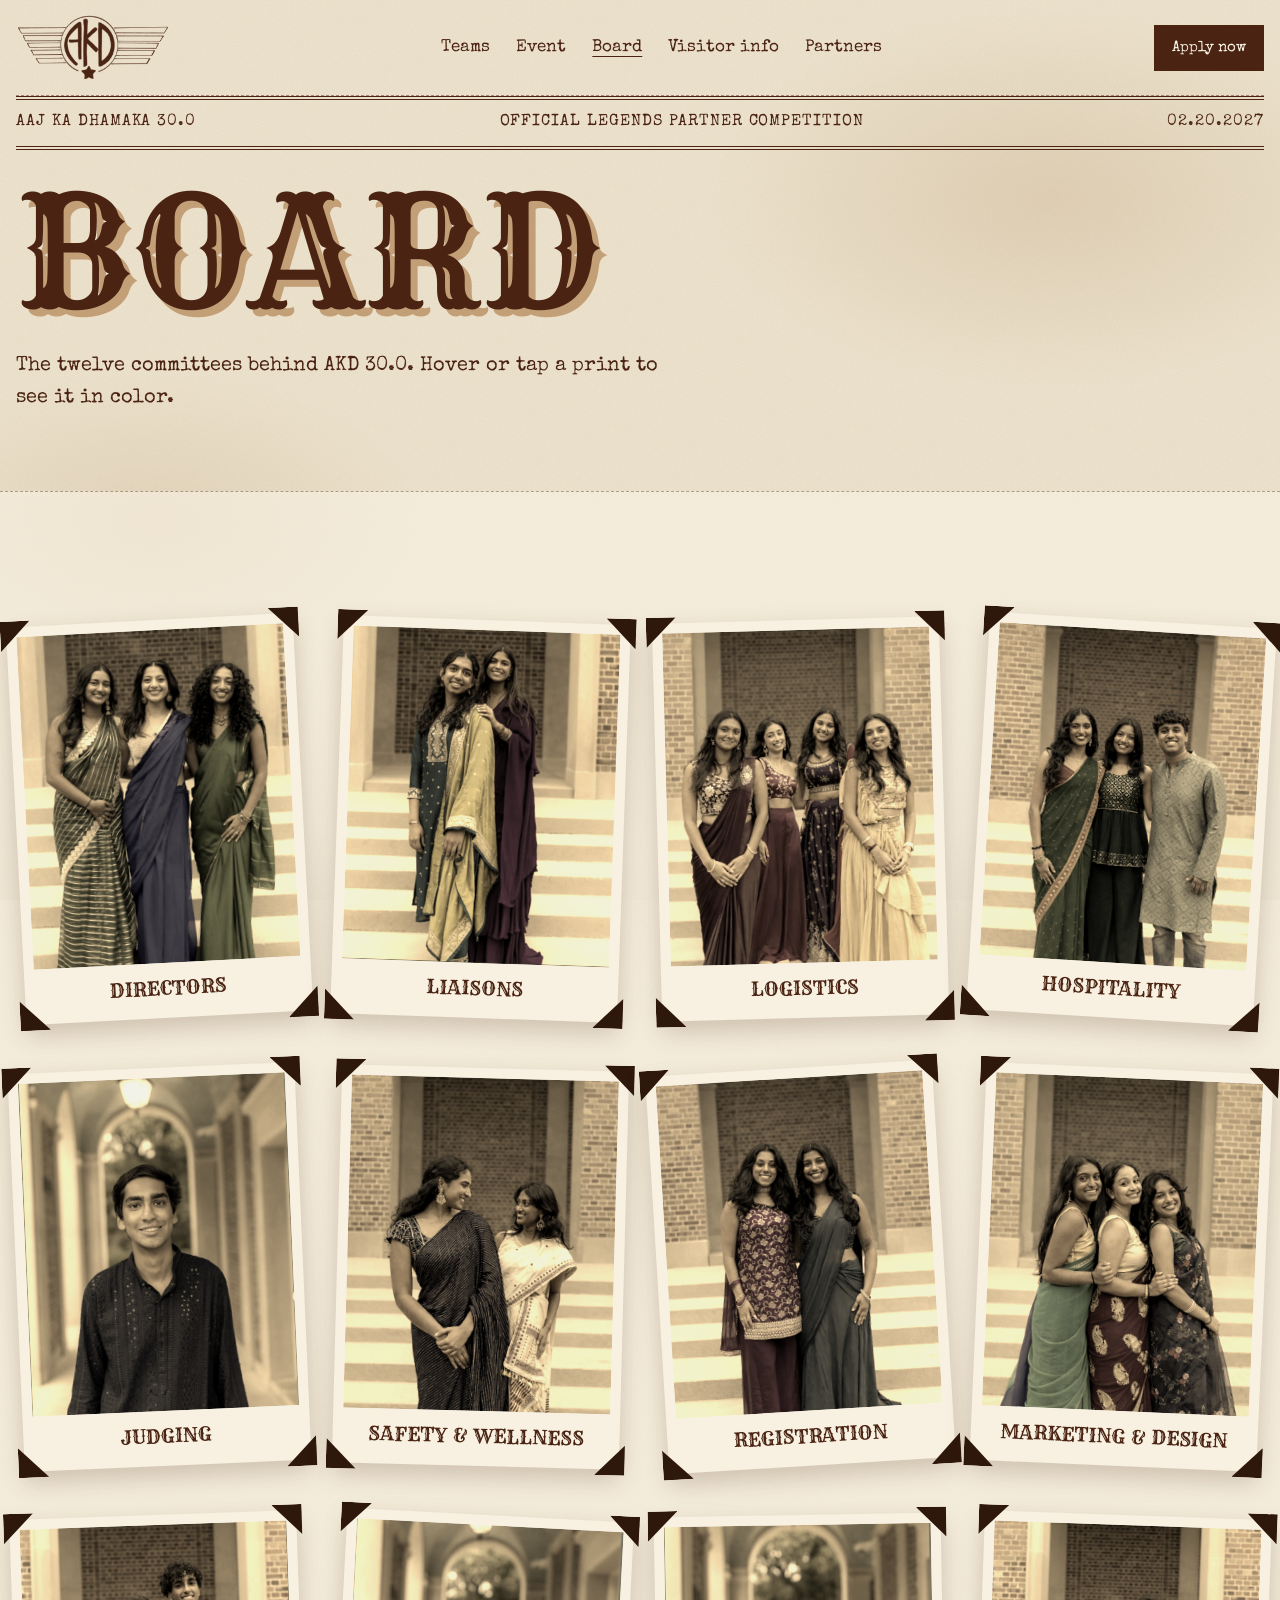
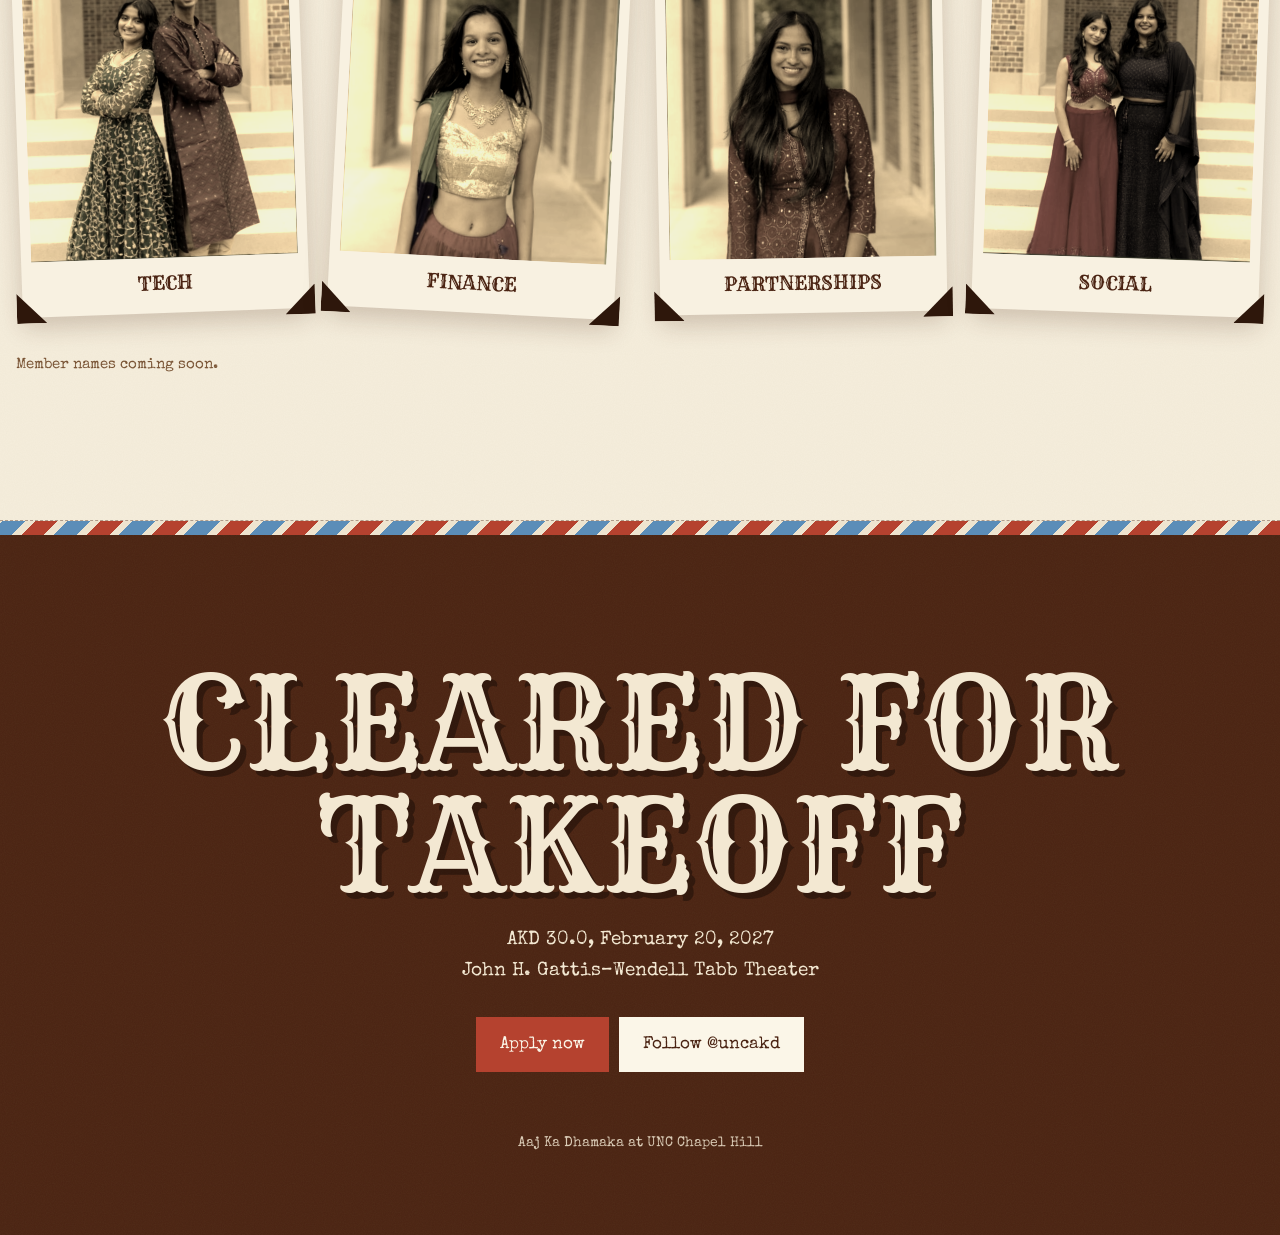
==== board.html @ eef0228e "AKD 30.0 "First in Flight" site; move 2026 site to /2026 New five-page site at the repo root (home, " ====
<!doctype html>
<html lang="en">
<head>
<meta charset="utf-8">
<meta name="viewport" content="width=device-width, initial-scale=1">
<title>Board | AKD 30.0</title>
<meta name="description" content="The committees behind AKD 30.0.">
<link rel="icon" type="image/png" href="assets/logo-brown.png">
<link rel="preconnect" href="https://fonts.googleapis.com">
<link rel="preconnect" href="https://fonts.gstatic.com" crossorigin>
<link href="https://fonts.googleapis.com/css2?family=Rye&family=Special+Elite&display=swap" rel="stylesheet">
<link rel="stylesheet" href="site.css">
<style>
/* Photo album: sepia prints held by black corner mounts, color on hover */
.album { display: grid; grid-template-columns: repeat(4, 1fr); gap: 50px 34px; }
.print { position: relative; margin: 0; padding: 10px 10px 0; background: #F8F1E1; box-shadow: 0 10px 24px rgba(74, 35, 18, .22); transform: rotate(var(--tilt)); transition: transform .3s; }
.print:hover, .print:focus-within { transform: rotate(0deg) scale(1.03); z-index: 2; }
.print .ph { aspect-ratio: 4 / 5; overflow: hidden; }
.print img { width: 100%; height: 100%; object-fit: cover; object-position: center 30%; filter: sepia(.85) contrast(1.05) brightness(.95); transition: filter .4s; }
.print:hover img, .print:focus-within img { filter: none; }
.print figcaption { padding: 10px 2px 14px; text-align: center; font-family: var(--display); text-transform: uppercase; font-size: clamp(16px, 1.5vw, 20px); }
.print i { position: absolute; width: 30px; height: 30px; background: var(--ink-deep); }
.print i:nth-of-type(1) { left: -6px; top: -6px; clip-path: polygon(0 0, 100% 0, 0 100%); }
.print i:nth-of-type(2) { right: -6px; top: -6px; clip-path: polygon(0 0, 100% 0, 100% 100%); }
.print i:nth-of-type(3) { left: -6px; bottom: -6px; clip-path: polygon(0 0, 100% 100%, 0 100%); }
.print i:nth-of-type(4) { right: -6px; bottom: -6px; clip-path: polygon(100% 0, 100% 100%, 0 100%); }
@media (max-width: 900px) { .album { grid-template-columns: repeat(3, 1fr); } }
@media (max-width: 600px) { .album { grid-template-columns: 1fr 1fr; gap: 34px 20px; } }
@media (prefers-reduced-motion: reduce) { .print { transition: none; } }
</style>
</head>
<body>

<header class="nav" data-page="board"></header>

<main>
  <section class="page-head">
    <div class="wrap">
      <div class="bar"><span>Aaj Ka Dhamaka 30.0</span><span>Official Legends partner competition</span><span>02.20.2027</span></div>
      <h1 class="cond">Board</h1>
      <p class="lede">The twelve committees behind AKD 30.0. Hover or tap a print to see it in color.</p>
    </div>
  </section>

  <section class="band-light">
    <div class="wrap">
      <div class="album" id="album"></div>
      <p class="note" style="margin-top:40px">Member names coming soon.</p>
    </div>
  </section>
</main>

<footer class="footer"></footer>

<script src="assets/data.js"></script>
<script src="site.js"></script>
<script>
  const tilts = [-3, 2, -1.5, 3.5, -2.5, 1.5, -3.5, 2.5, -2, 3, -1, 2];
  document.querySelector("#album").innerHTML = window.AKD.crew.map((c, i) => `
    <figure class="print" tabindex="0" style="--tilt:${tilts[i % tilts.length]}deg">
      <i></i><i></i><i></i><i></i>
      <div class="ph"><img src="assets/board/${c.img}" alt="${c.committee} committee" loading="lazy"></div>
      <figcaption>${c.committee}</figcaption>
    </figure>`).join("");
</script>
</body>
</html>
---- site.css ----
/* Vintage Poster: the Lineup Poster layout in Air Mail's aged paper, sepia ink and air mail ephemera */
:root {
  --paper: #EEE4CF;
  --paper-2: #F3E3BF;
  --paper-3: #FBF6E8;
  --ink: #4A2312;
  --ink-deep: #2E170B;
  --sepia: #7A5536;
  --graphite: #6B655E;
  --air-red: #B5422F;
  --air-blue: #5B8DB8;
  --on-ink: #F3E8D2;
  --display: "Rye", Rockwell, serif;
  --type: "Special Elite", "Courier New", monospace;
  --grain: url("data:image/svg+xml,%3Csvg xmlns='http://www.w3.org/2000/svg' width='240' height='240'%3E%3Cfilter id='n'%3E%3CfeTurbulence type='fractalNoise' baseFrequency='.9' numOctaves='3' stitchTiles='stitch'/%3E%3CfeColorMatrix values='0 0 0 0 .29 0 0 0 0 .2 0 0 0 0 .1 0 0 0 .09 0'/%3E%3C/filter%3E%3Crect width='240' height='240' filter='url(%23n)'/%3E%3C/svg%3E");
}
* { box-sizing: border-box; }
html { scroll-behavior: smooth; overflow-x: clip; }
body {
  margin: 0; color: var(--ink); font-family: var(--type); font-size: 18px; line-height: 1.6; -webkit-font-smoothing: antialiased;
  background-color: var(--paper);
  background-image:
    var(--grain),
    radial-gradient(38% 30% at 82% 22%, rgba(150, 105, 50, .16), transparent 70%),
    radial-gradient(30% 24% at 12% 58%, rgba(150, 105, 50, .12), transparent 70%),
    radial-gradient(140% 100% at 50% 40%, transparent 55%, rgba(110, 72, 30, .22));
  background-attachment: scroll, fixed, fixed, fixed;
}
img { max-width: 100%; display: block; }
a { color: inherit; }
:focus-visible { outline: 2px dashed var(--air-red); outline-offset: 4px; }
.wrap { width: min(1280px, 100% - 32px); margin-inline: auto; }

/* Rye wood type with a light sepia offset shadow */
.cond { font-family: var(--display); font-weight: 400; text-transform: uppercase; line-height: .95; letter-spacing: .01em; text-shadow: .045em .045em 0 rgba(181, 137, 91, .75); }
h2 { margin: 0 0 30px; font-size: clamp(34px, 7.4vw, 108px); }
.note { color: var(--sepia); font-size: 15px; }
.more { display: inline-block; margin-top: 30px; text-underline-offset: 5px; }

/* Sepia duotone print: brown shadows, paper highlights, a fine dot screen on top */
.duo { position: relative; overflow: hidden; background: var(--ink-deep); }
.duo img { width: 100%; height: 100%; object-fit: cover; filter: grayscale(1) contrast(1.2) brightness(1.06); mix-blend-mode: screen; transition: filter .4s, mix-blend-mode .4s; }
.duo::before { content: ""; position: absolute; inset: 0; background: #E9D3A6; mix-blend-mode: multiply; z-index: 1; pointer-events: none; transition: opacity .4s; }
.duo::after { content: ""; position: absolute; inset: 0; z-index: 2; pointer-events: none; opacity: .3;
  background: radial-gradient(circle, rgba(46, 23, 11, .9) 0 1.1px, transparent 1.6px) 0 0 / 5px 5px; mix-blend-mode: multiply; transition: opacity .4s; }
.duo.color img { filter: none; mix-blend-mode: normal; }
.duo.color::before, .duo.color::after { opacity: 0; }

/* Air mail envelope edge: red and blue chevrons */
.airmail-edge { height: 14px; background: repeating-linear-gradient(-45deg, var(--air-red) 0 16px, var(--paper) 16px 23px, var(--air-blue) 23px 39px, var(--paper) 39px 46px); }

/* Perforated postage stamp: punched holes show around the edge, the inner panel covers the rest */
.stamp-frame { position: relative; padding: 9px; background: radial-gradient(circle at 7px 7px, transparent 3.6px, #F6EFDF 4.2px) -7px -7px / 14px 14px;
  filter: drop-shadow(0 6px 10px rgba(74, 35, 18, .22)); }
.stamp-frame > .inner { position: relative; height: 100%; background: #F6EFDF; }

/* ---------- Nav ---------- */
.nav { position: relative; z-index: 40; }
.nav .wrap { display: flex; align-items: center; justify-content: space-between; gap: 20px; padding: 18px 0; border-bottom: 1.5px dashed rgba(74, 35, 18, .45); }
.nav .wrap { padding: 14px 0; }
.nav .home img { width: clamp(124px, 12vw, 168px); }
.nav ul { display: flex; gap: 26px; list-style: none; margin: 0; padding: 0; }
.nav ul a { text-decoration: none; font-size: 17px; }
.nav ul a:hover, .nav ul a[aria-current="page"] { text-decoration: underline; text-underline-offset: 5px; }
.nav-right { display: flex; align-items: center; gap: 10px; }
.menu { display: none; font: inherit; font-size: 16px; padding: 7px 12px; border: 1.5px solid var(--ink); background: none; color: var(--ink); cursor: pointer; }
.btn { display: inline-block; text-decoration: none; font-family: var(--type); font-size: 17px; padding: 12px 22px; border: 2px solid var(--ink); }
.btn-red { background: var(--air-red); border-color: var(--air-red); color: var(--paper-3); }
.btn-red:hover { background: var(--ink); border-color: var(--ink); }
.btn-ink { background: var(--ink); color: var(--paper-3); }
.btn-ink:hover { background: var(--air-red); border-color: var(--air-red); }
.btn-paper { background: var(--paper-3); color: var(--ink); border-color: var(--paper-3); }
.btn-line { color: var(--ink); }
.btn-line:hover { background: rgba(74, 35, 18, .08); }
.nav .btn { padding: 9px 16px; font-size: 15px; }

/* ---------- Subpage header ---------- */
.bar { display: flex; justify-content: space-between; gap: 16px; padding: 10px 0; border-top: 4px double var(--ink); border-bottom: 4px double var(--ink); font-size: clamp(13px, 1.3vw, 16px); letter-spacing: .06em; text-transform: uppercase; }
.page-head { padding-bottom: clamp(40px, 6vw, 80px); }
.page-head h1 { margin: 30px 0 0; font-size: clamp(64px, 12vw, 180px); }
.page-head .lede { max-width: 56ch; font-size: 20px; margin: 24px 0 0; }

/* ---------- Bands ---------- */
.band-ink { background-color: var(--ink); background-image: var(--grain); color: var(--on-ink); padding: clamp(70px, 10vw, 140px) 0; }
.band-ink .cond { text-shadow: .045em .045em 0 rgba(0, 0, 0, .35); }
.band-light { background: rgba(251, 246, 232, .55); border-top: 1.5px dashed rgba(74, 35, 18, .4); border-bottom: 1.5px dashed rgba(74, 35, 18, .4); padding: clamp(70px, 10vw, 140px) 0; }
.band-plain { padding: clamp(70px, 10vw, 140px) 0; }

/* ---------- Footer ---------- */
.footer { background-color: var(--ink); background-image: var(--grain); color: var(--on-ink); text-align: center; }
.footer .inner { padding: clamp(70px, 10vw, 130px) 0 50px; }
.footer .big { margin: 0; font-size: clamp(54px, 10vw, 150px); text-shadow: .045em .045em 0 rgba(0, 0, 0, .35); }
.footer p { font-size: 19px; margin: 20px 0 30px; }
.footer .btns { display: flex; gap: 10px; justify-content: center; flex-wrap: wrap; }
.footer .btn-paper:hover { background: var(--air-red); border-color: var(--air-red); color: var(--paper-3); }
.footer .small { margin-top: 60px; font-size: 14px; opacity: .85; }

@media (max-width: 900px) {
  .menu { display: block; }
  .nav ul { display: none; position: absolute; left: 16px; right: 16px; top: 100%; flex-direction: column; gap: 0; padding: 6px 18px; background: var(--paper); border: 1.5px solid var(--ink); box-shadow: 0 16px 40px rgba(74, 35, 18, .25); }
  .nav ul.open { display: flex; }
  .nav ul a { display: block; padding: 12px 0; font-size: 19px; }
  .nav ul li + li { border-top: 1px dashed rgba(74, 35, 18, .4); }
}
@media (max-width: 600px) {
  body { font-size: 17px; }
  .nav .btn { padding: 8px 12px; font-size: 14px; }
  .nav .home img { width: 112px; }
  .bar span:nth-child(2) { display: none; }
}
@media (prefers-reduced-motion: reduce) {
  html { scroll-behavior: auto; }
}
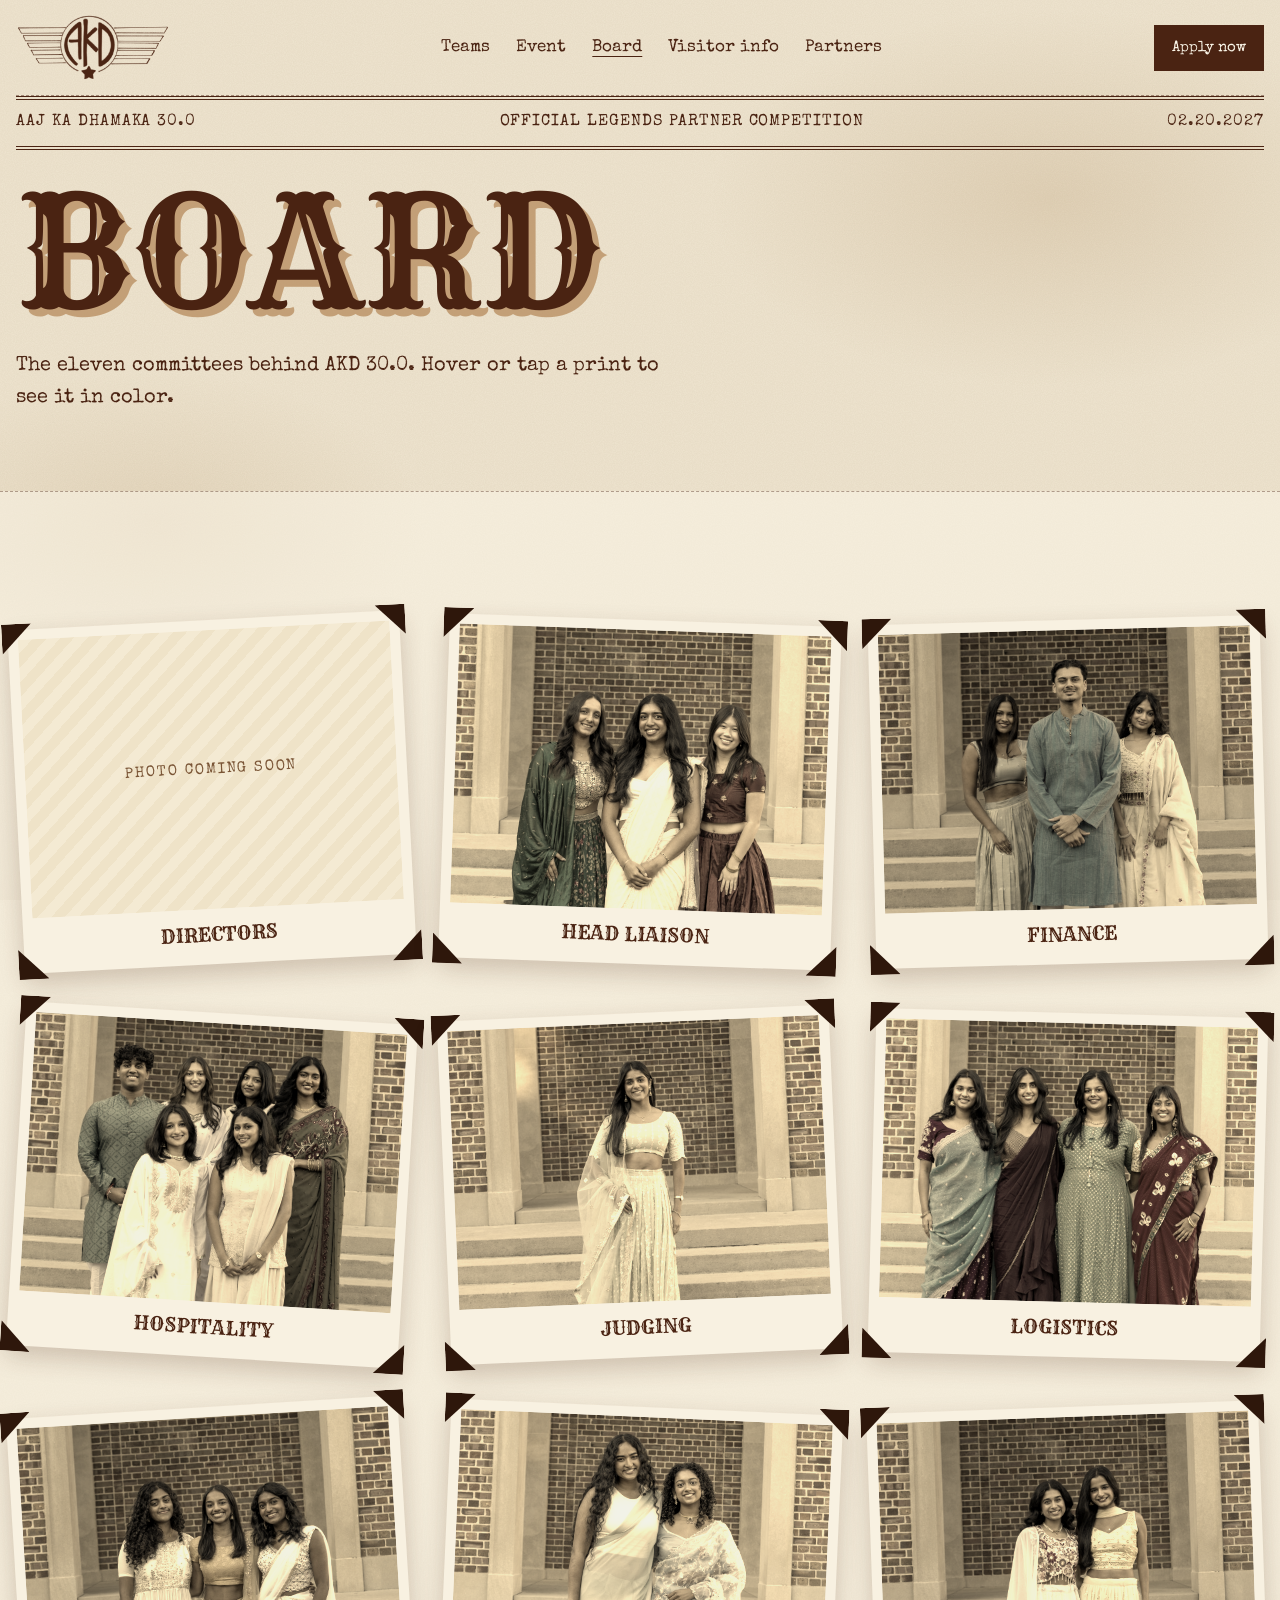
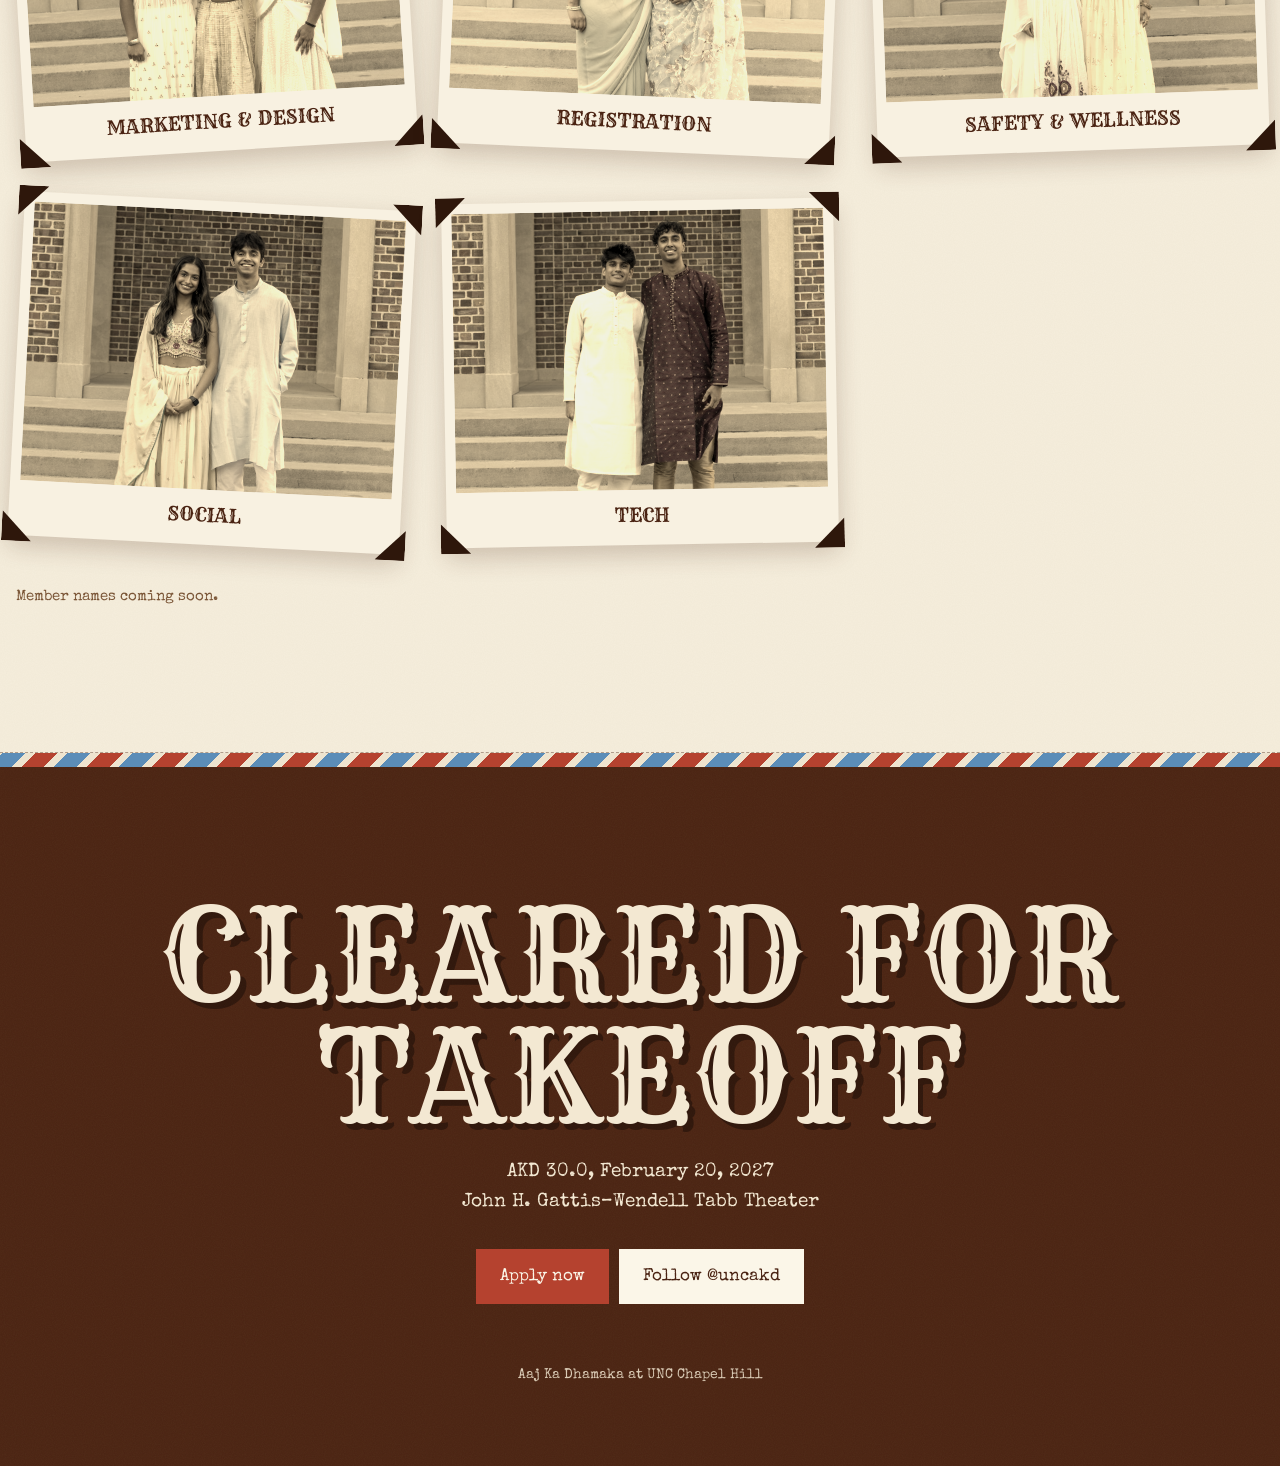
==== commit 025be0a7: "Board page: this year's committee photos, named by committee - Photos from the AKD 27 group shoot, c" ====
--- a/board.html
+++ b/board.html
@@ -12,20 +12,22 @@
 <link rel="stylesheet" href="site.css">
 <style>
 /* Photo album: sepia prints held by black corner mounts, color on hover */
-.album { display: grid; grid-template-columns: repeat(4, 1fr); gap: 50px 34px; }
+.album { display: grid; grid-template-columns: repeat(3, 1fr); gap: 50px 36px; }
 .print { position: relative; margin: 0; padding: 10px 10px 0; background: #F8F1E1; box-shadow: 0 10px 24px rgba(74, 35, 18, .22); transform: rotate(var(--tilt)); transition: transform .3s; }
 .print:hover, .print:focus-within { transform: rotate(0deg) scale(1.03); z-index: 2; }
-.print .ph { aspect-ratio: 4 / 5; overflow: hidden; }
-.print img { width: 100%; height: 100%; object-fit: cover; object-position: center 30%; filter: sepia(.85) contrast(1.05) brightness(.95); transition: filter .4s; }
+.print .ph { aspect-ratio: 4 / 3; overflow: hidden; }
+.print img { width: 100%; height: 100%; object-fit: cover; filter: sepia(.85) contrast(1.05) brightness(.95); transition: filter .4s; }
 .print:hover img, .print:focus-within img { filter: none; }
+/* Blank print for a committee whose photo isn't in yet */
+.print .soon { display: grid; place-items: center; height: 100%; background: repeating-linear-gradient(-45deg, #EFE3C8 0 10px, #F4EAD3 10px 20px); color: var(--sepia); font-size: 15px; letter-spacing: .12em; text-transform: uppercase; }
 .print figcaption { padding: 10px 2px 14px; text-align: center; font-family: var(--display); text-transform: uppercase; font-size: clamp(16px, 1.5vw, 20px); }
 .print i { position: absolute; width: 30px; height: 30px; background: var(--ink-deep); }
 .print i:nth-of-type(1) { left: -6px; top: -6px; clip-path: polygon(0 0, 100% 0, 0 100%); }
 .print i:nth-of-type(2) { right: -6px; top: -6px; clip-path: polygon(0 0, 100% 0, 100% 100%); }
 .print i:nth-of-type(3) { left: -6px; bottom: -6px; clip-path: polygon(0 0, 100% 100%, 0 100%); }
 .print i:nth-of-type(4) { right: -6px; bottom: -6px; clip-path: polygon(100% 0, 100% 100%, 0 100%); }
-@media (max-width: 900px) { .album { grid-template-columns: repeat(3, 1fr); } }
-@media (max-width: 600px) { .album { grid-template-columns: 1fr 1fr; gap: 34px 20px; } }
+@media (max-width: 900px) { .album { grid-template-columns: 1fr 1fr; } }
+@media (max-width: 600px) { .album { grid-template-columns: 1fr; gap: 34px; } }
 @media (prefers-reduced-motion: reduce) { .print { transition: none; } }
 </style>
 </head>
@@ -38,7 +40,7 @@
     <div class="wrap">
       <div class="bar"><span>Aaj Ka Dhamaka 30.0</span><span>Official Legends partner competition</span><span>02.20.2027</span></div>
       <h1 class="cond">Board</h1>
-      <p class="lede">The twelve committees behind AKD 30.0. Hover or tap a print to see it in color.</p>
+      <p class="lede">The eleven committees behind AKD 30.0. Hover or tap a print to see it in color.</p>
     </div>
   </section>
 
@@ -59,7 +61,7 @@
   document.querySelector("#album").innerHTML = window.AKD.crew.map((c, i) => `
     <figure class="print" tabindex="0" style="--tilt:${tilts[i % tilts.length]}deg">
       <i></i><i></i><i></i><i></i>
-      <div class="ph"><img src="assets/board/${c.img}" alt="${c.committee} committee" loading="lazy"></div>
+      <div class="ph">${c.img ? `<img src="assets/board/${c.img}" alt="The ${c.committee} committee" loading="lazy">` : '<span class="soon">Photo coming soon</span>'}</div>
       <figcaption>${c.committee}</figcaption>
     </figure>`).join("");
 </script>
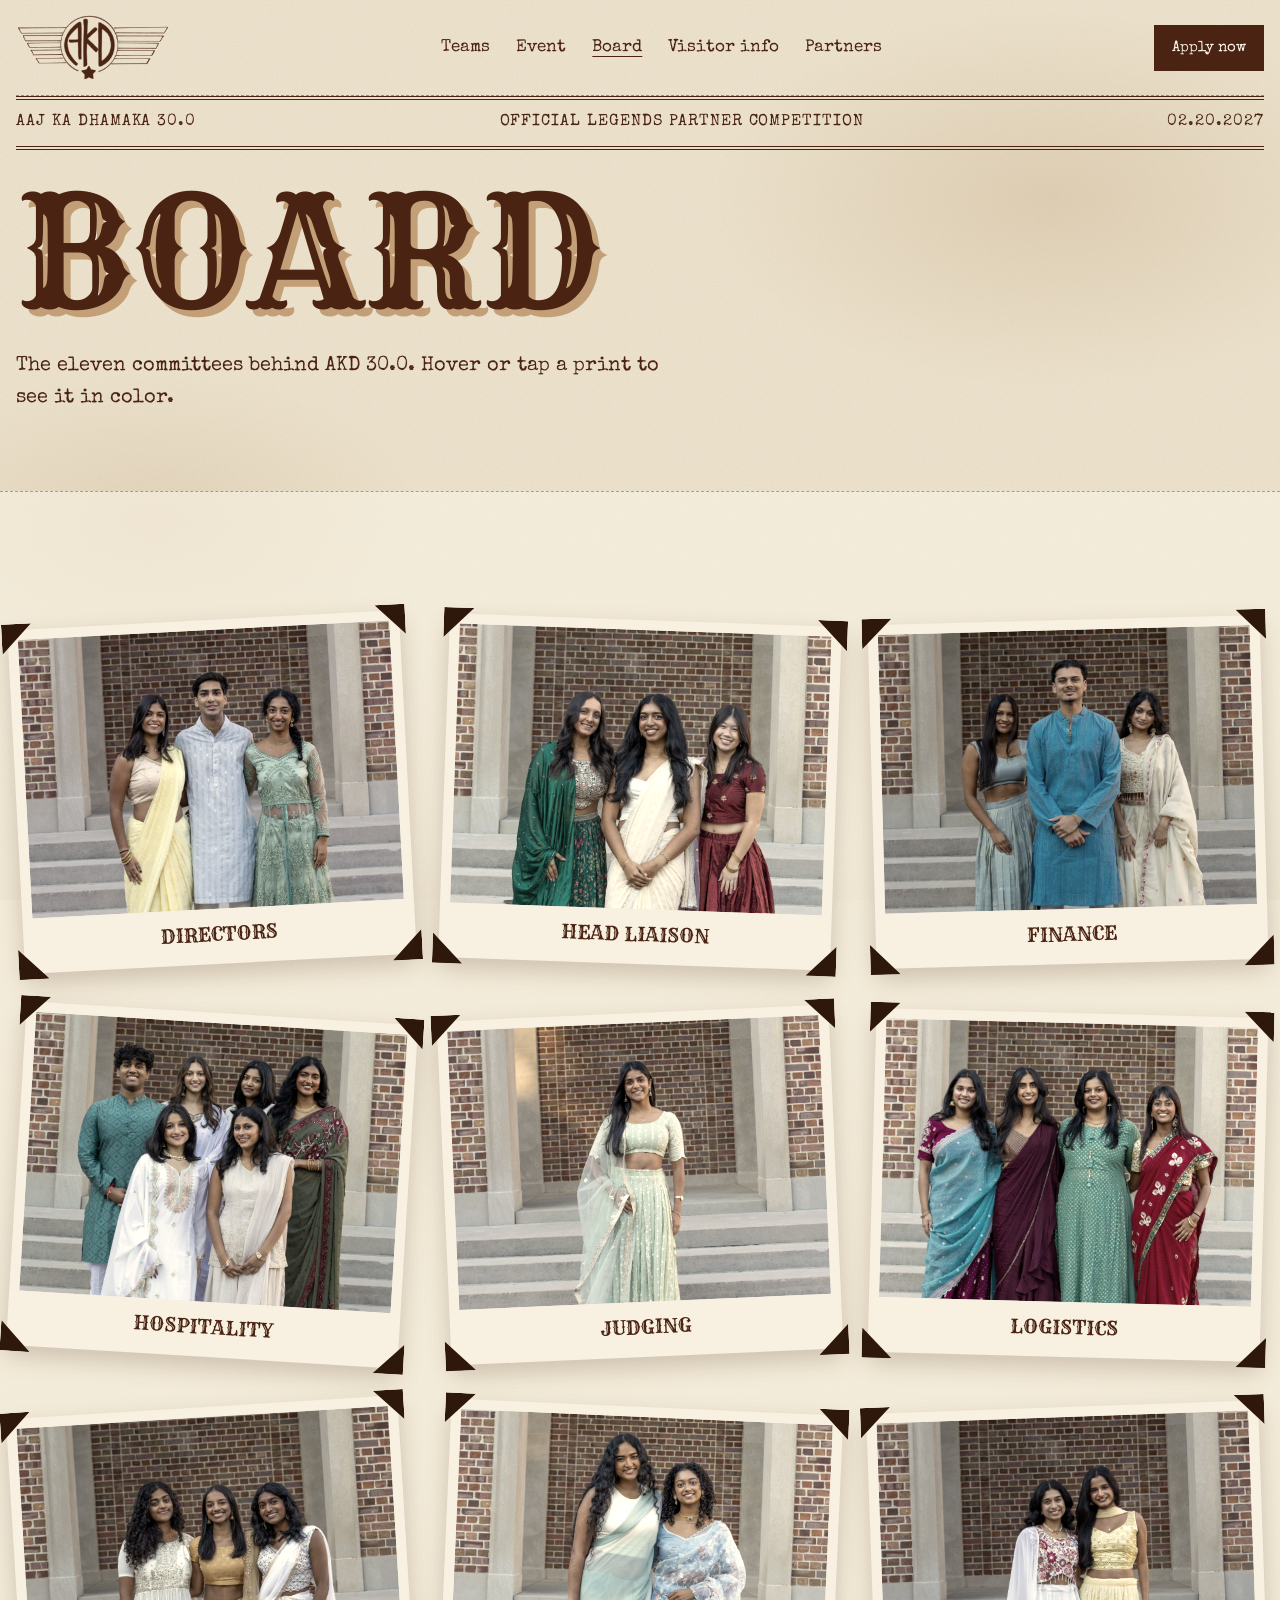
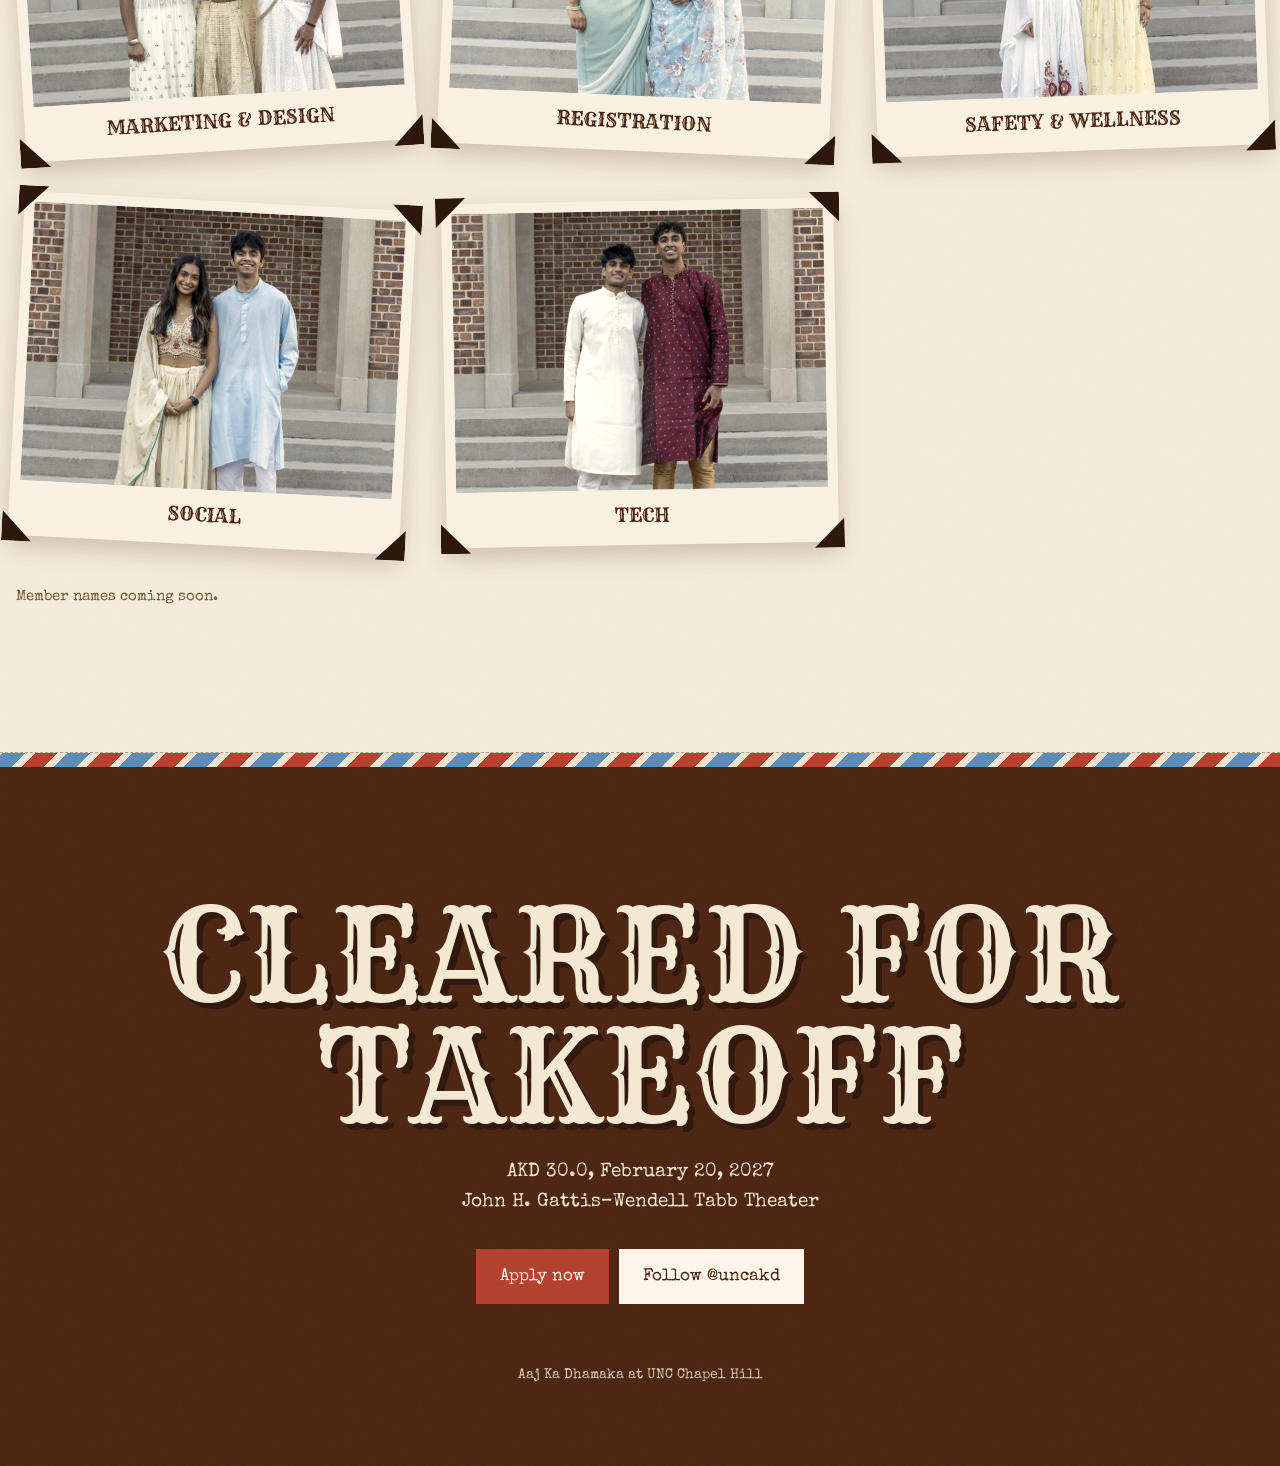
==== commit c8d11955: "Board page: lighter sepia so the photos keep some color" ====
--- a/board.html
+++ b/board.html
@@ -16,7 +16,7 @@
 .print { position: relative; margin: 0; padding: 10px 10px 0; background: #F8F1E1; box-shadow: 0 10px 24px rgba(74, 35, 18, .22); transform: rotate(var(--tilt)); transition: transform .3s; }
 .print:hover, .print:focus-within { transform: rotate(0deg) scale(1.03); z-index: 2; }
 .print .ph { aspect-ratio: 4 / 3; overflow: hidden; }
-.print img { width: 100%; height: 100%; object-fit: cover; filter: sepia(.85) contrast(1.05) brightness(.95); transition: filter .4s; }
+.print img { width: 100%; height: 100%; object-fit: cover; filter: sepia(.35) saturate(.9) contrast(1.03); transition: filter .4s; }
 .print:hover img, .print:focus-within img { filter: none; }
 /* Blank print for a committee whose photo isn't in yet */
 .print .soon { display: grid; place-items: center; height: 100%; background: repeating-linear-gradient(-45deg, #EFE3C8 0 10px, #F4EAD3 10px 20px); color: var(--sepia); font-size: 15px; letter-spacing: .12em; text-transform: uppercase; }
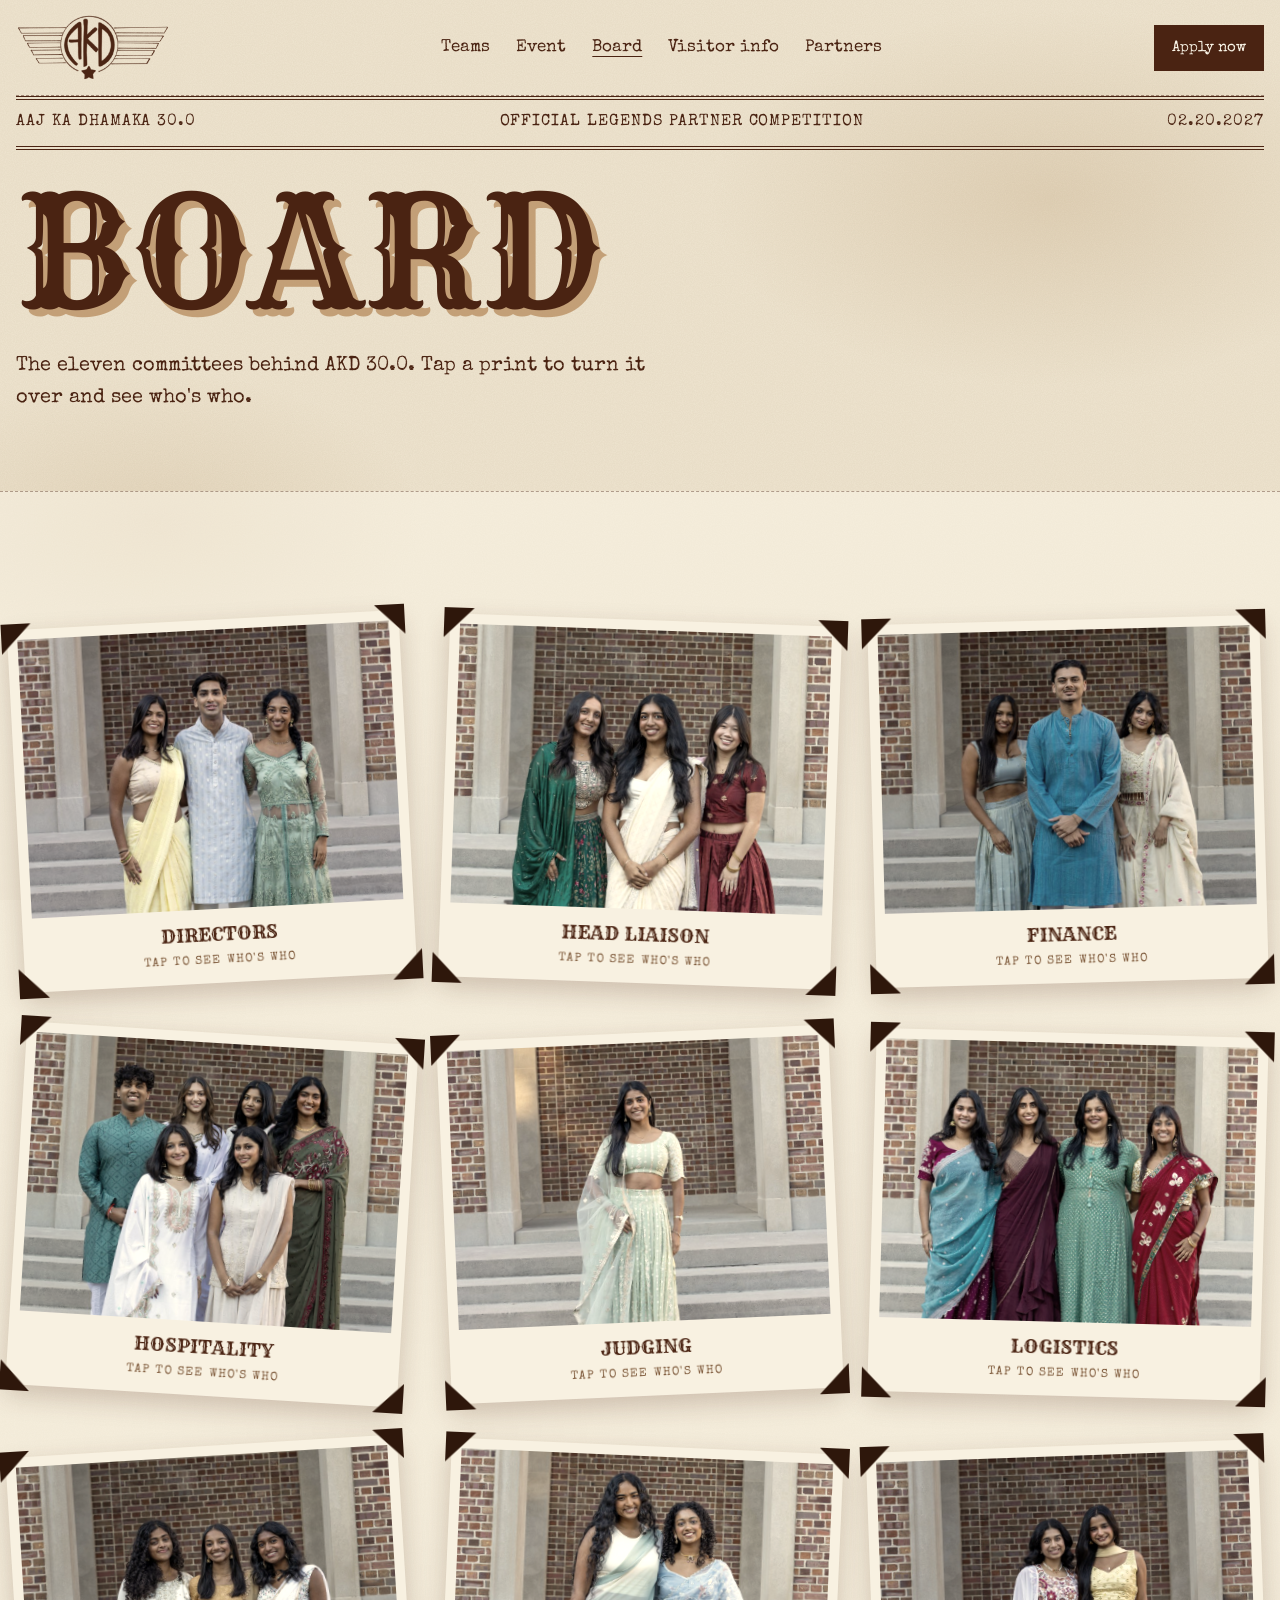
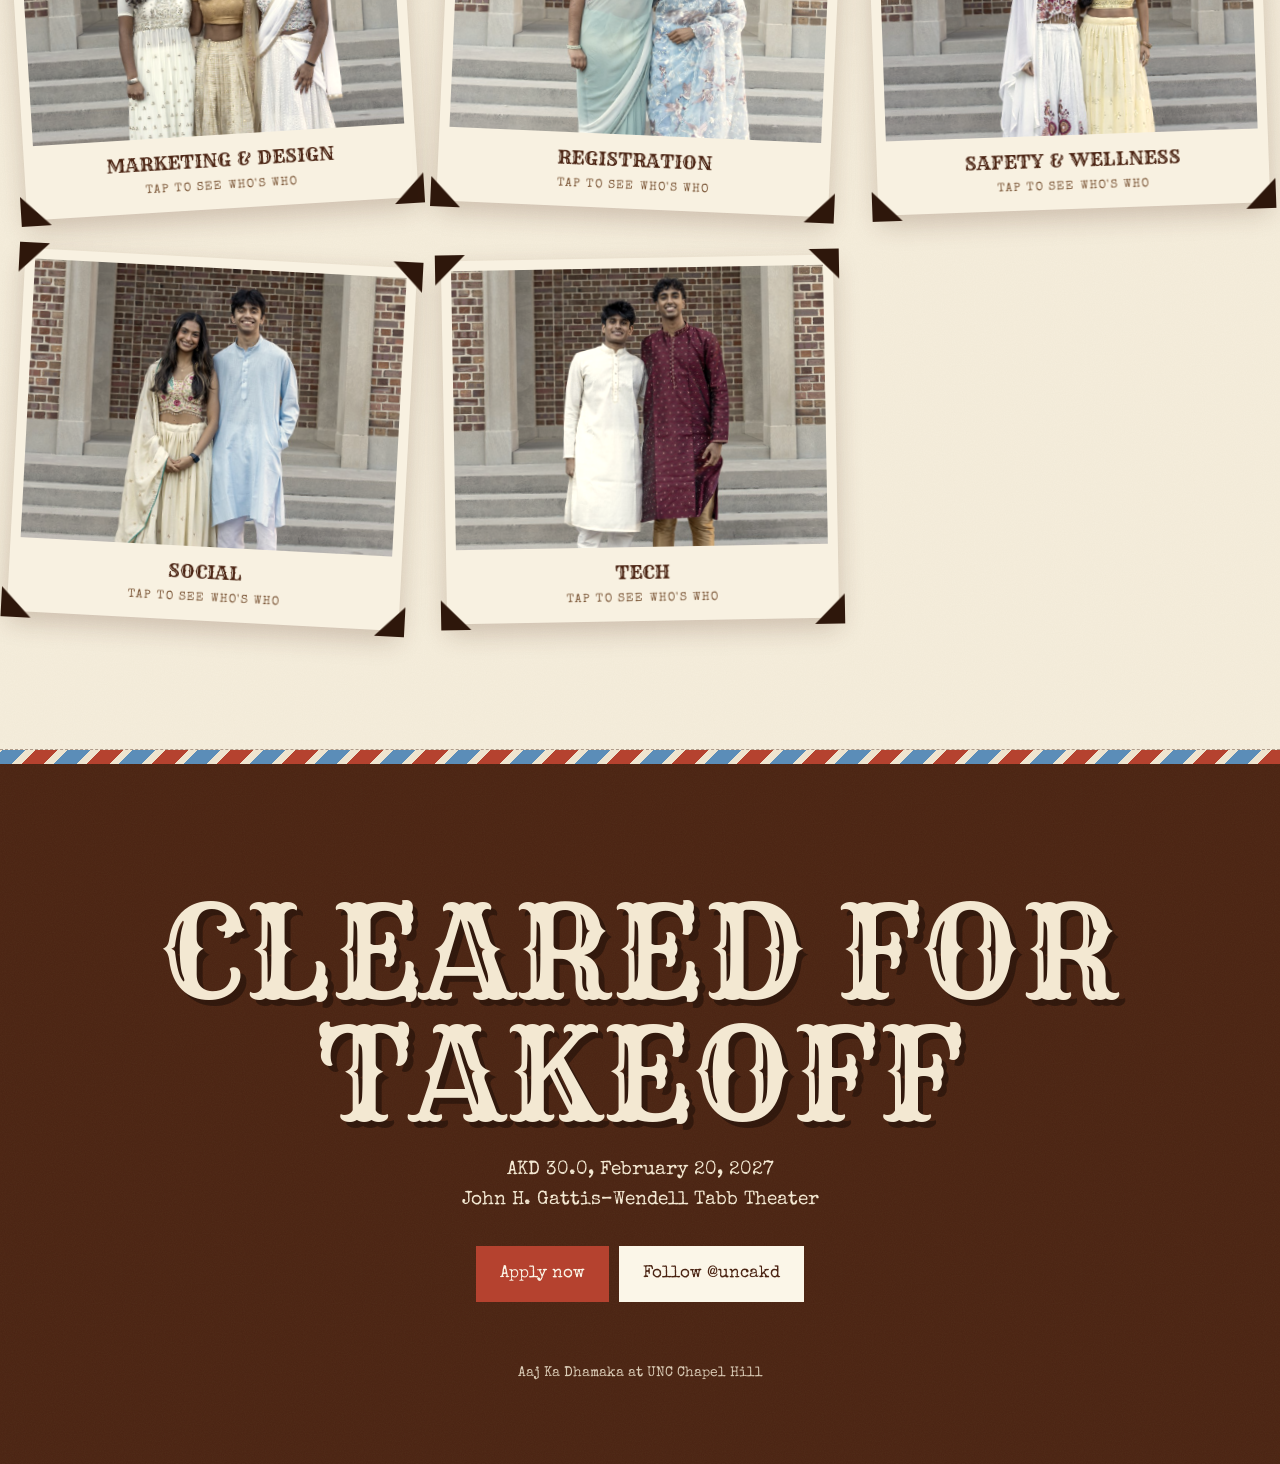
==== commit 84d14d8e: "Board page: tap a print to turn it over and see member names" ====
--- a/board.html
+++ b/board.html
@@ -11,24 +11,49 @@
 <link href="https://fonts.googleapis.com/css2?family=Rye&family=Special+Elite&display=swap" rel="stylesheet">
 <link rel="stylesheet" href="site.css">
 <style>
-/* Photo album: sepia prints held by black corner mounts, color on hover */
-.album { display: grid; grid-template-columns: repeat(3, 1fr); gap: 50px 36px; }
-.print { position: relative; margin: 0; padding: 10px 10px 0; background: #F8F1E1; box-shadow: 0 10px 24px rgba(74, 35, 18, .22); transform: rotate(var(--tilt)); transition: transform .3s; }
-.print:hover, .print:focus-within { transform: rotate(0deg) scale(1.03); z-index: 2; }
+/* Photo album: sepia prints held by black corner mounts, color on hover.
+   Tapping a print turns it over to the names written on the back. */
+.album { display: grid; grid-template-columns: repeat(3, 1fr); gap: 50px 36px; align-items: start; }
+.flip { position: relative; perspective: 1400px; }
+.flip:hover, .flip:focus-within { z-index: 2; }
+.flip .card { display: grid; transform-style: preserve-3d; transform: rotate(var(--tilt)) scale(1) rotateY(0deg); transition: transform .6s cubic-bezier(.3, .7, .2, 1); }
+.flip:hover .card, .flip:focus-within .card { transform: rotate(0deg) scale(1.03) rotateY(0deg); }
+.flip.is-flipped .card { transform: rotate(var(--tilt)) scale(1) rotateY(180deg); }
+.flip.is-flipped:hover .card, .flip.is-flipped:focus-within .card { transform: rotate(0deg) scale(1.03) rotateY(180deg); }
+.flip .side { grid-area: 1 / 1; backface-visibility: hidden; -webkit-backface-visibility: hidden; }
+/* The whole print is one button; the names stay in the page for screen readers */
+.flip-btn { position: absolute; inset: 0; z-index: 3; width: 100%; height: 100%; padding: 0; border: 0; background: transparent; cursor: pointer; }
+.flip-btn:focus-visible { outline: 3px solid var(--air-red); outline-offset: 8px; }
+
+/* Front: the photo */
+.print { position: relative; display: flex; flex-direction: column; height: 100%; margin: 0; padding: 10px 10px 0; background: #F8F1E1; box-shadow: 0 10px 24px rgba(74, 35, 18, .22); }
 .print .ph { aspect-ratio: 4 / 3; overflow: hidden; }
 .print img { width: 100%; height: 100%; object-fit: cover; filter: sepia(.35) saturate(.9) contrast(1.03); transition: filter .4s; }
-.print:hover img, .print:focus-within img { filter: none; }
+.flip:hover img, .flip:focus-within img { filter: none; }
 /* Blank print for a committee whose photo isn't in yet */
 .print .soon { display: grid; place-items: center; height: 100%; background: repeating-linear-gradient(-45deg, #EFE3C8 0 10px, #F4EAD3 10px 20px); color: var(--sepia); font-size: 15px; letter-spacing: .12em; text-transform: uppercase; }
-.print figcaption { padding: 10px 2px 14px; text-align: center; font-family: var(--display); text-transform: uppercase; font-size: clamp(16px, 1.5vw, 20px); }
+.print figcaption { padding: 10px 2px 2px; text-align: center; font-family: var(--display); text-transform: uppercase; font-size: clamp(16px, 1.5vw, 20px); }
+.print .hint { margin-top: auto; padding: 0 2px 12px; text-align: center; font-size: 12px; letter-spacing: .1em; text-transform: uppercase; color: var(--sepia); }
 .print i { position: absolute; width: 30px; height: 30px; background: var(--ink-deep); }
 .print i:nth-of-type(1) { left: -6px; top: -6px; clip-path: polygon(0 0, 100% 0, 0 100%); }
 .print i:nth-of-type(2) { right: -6px; top: -6px; clip-path: polygon(0 0, 100% 0, 100% 100%); }
 .print i:nth-of-type(3) { left: -6px; bottom: -6px; clip-path: polygon(0 0, 100% 100%, 0 100%); }
 .print i:nth-of-type(4) { right: -6px; bottom: -6px; clip-path: polygon(100% 0, 100% 100%, 0 100%); }
+
+/* Back: names typed on ruled paper, left to right as they stand in the photo */
+.back { display: flex; flex-direction: column; padding: 22px 22px 18px; transform: rotateY(180deg); background: #F8F1E1; box-shadow: 0 10px 24px rgba(74, 35, 18, .22); }
+.back h2 { margin: 0 0 4px; font-family: var(--display); font-weight: 400; text-transform: uppercase; font-size: clamp(18px, 1.7vw, 22px); line-height: 1.2; }
+.back .meta { margin-bottom: 6px; font-size: 12px; letter-spacing: .12em; text-transform: uppercase; color: var(--sepia); }
+/* Ruled lines sit under the names list so every name lands on a line */
+.back .lines { border-top: 1px solid rgba(91, 141, 184, .25); background: repeating-linear-gradient(transparent 0 27px, rgba(91, 141, 184, .25) 27px 28px); }
+.back .row-label { display: block; font-size: 12px; letter-spacing: .12em; text-transform: uppercase; color: var(--sepia); line-height: 28px; }
+.back ul { list-style: none; margin: 0; padding: 0; }
+.back li { font-size: 16px; line-height: 28px; }
+.back .stamp { align-self: flex-end; margin-top: auto; padding: 4px 10px; border: 2px solid var(--air-red); color: var(--air-red); font-size: 12px; letter-spacing: .12em; text-transform: uppercase; transform: rotate(-6deg); opacity: .8; }
+
 @media (max-width: 900px) { .album { grid-template-columns: 1fr 1fr; } }
-@media (max-width: 600px) { .album { grid-template-columns: 1fr; gap: 34px; } }
-@media (prefers-reduced-motion: reduce) { .print { transition: none; } }
+@media (max-width: 600px) { .album { grid-template-columns: 1fr; gap: 34px; padding: 0 8px; } }
+@media (prefers-reduced-motion: reduce) { .flip .card, .print img { transition: none; } }
 </style>
 </head>
 <body>
@@ -40,14 +65,13 @@
     <div class="wrap">
       <div class="bar"><span>Aaj Ka Dhamaka 30.0</span><span>Official Legends partner competition</span><span>02.20.2027</span></div>
       <h1 class="cond">Board</h1>
-      <p class="lede">The eleven committees behind AKD 30.0. Hover or tap a print to see it in color.</p>
+      <p class="lede">The eleven committees behind AKD 30.0. Tap a print to turn it over and see who's who.</p>
     </div>
   </section>
 
   <section class="band-light">
     <div class="wrap">
       <div class="album" id="album"></div>
-      <p class="note" style="margin-top:40px">Member names coming soon.</p>
     </div>
   </section>
 </main>
@@ -58,12 +82,41 @@
 <script src="site.js"></script>
 <script>
   const tilts = [-3, 2, -1.5, 3.5, -2.5, 1.5, -3.5, 2.5, -2, 3, -1, 2];
-  document.querySelector("#album").innerHTML = window.AKD.crew.map((c, i) => `
-    <figure class="print" tabindex="0" style="--tilt:${tilts[i % tilts.length]}deg">
-      <i></i><i></i><i></i><i></i>
-      <div class="ph">${c.img ? `<img src="assets/board/${c.img}" alt="The ${c.committee} committee" loading="lazy">` : '<span class="soon">Photo coming soon</span>'}</div>
-      <figcaption>${c.committee}</figcaption>
-    </figure>`).join("");
+  // members is a left-to-right list, or { "Back row": [...], "Front row": [...] } for two rows
+  const names = (members) => {
+    if (!members) return '<ul><li>Names coming soon</li></ul>';
+    const rows = Array.isArray(members) ? { "": members } : members;
+    return Object.entries(rows).map(([label, people]) => {
+      const heading = label || (people.length > 1 ? "Left to right" : "");
+      return `${heading ? `<span class="row-label">${heading}</span>` : ""}<ul>${people.map((n) => `<li>${n}</li>`).join("")}</ul>`;
+    }).join("");
+  };
+  const album = document.querySelector("#album");
+  album.innerHTML = window.AKD.crew.map((c, i) => `
+    <div class="flip" style="--tilt:${tilts[i % tilts.length]}deg">
+      <div class="card">
+        <figure class="side print">
+          <i></i><i></i><i></i><i></i>
+          <div class="ph">${c.img ? `<img src="assets/board/${c.img}" alt="The ${c.committee} committee" loading="lazy">` : '<span class="soon">Photo coming soon</span>'}</div>
+          <figcaption>${c.committee}</figcaption>
+          <span class="hint" aria-hidden="true">Tap to see who's who</span>
+        </figure>
+        <div class="side back">
+          <h2>${c.committee}</h2>
+          <span class="meta">AKD 30.0 board</span>
+          <div class="lines">${names(c.members)}</div>
+          <span class="stamp" aria-hidden="true">Chapel Hill, N.C.</span>
+        </div>
+      </div>
+      <button class="flip-btn" type="button" aria-pressed="false" aria-label="Turn over the ${c.committee} photo"></button>
+    </div>`).join("");
+  album.addEventListener("click", (e) => {
+    const btn = e.target.closest(".flip-btn");
+    if (!btn) return;
+    const on = btn.getAttribute("aria-pressed") !== "true";
+    btn.setAttribute("aria-pressed", on);
+    btn.parentElement.classList.toggle("is-flipped", on);
+  });
 </script>
 </body>
 </html>
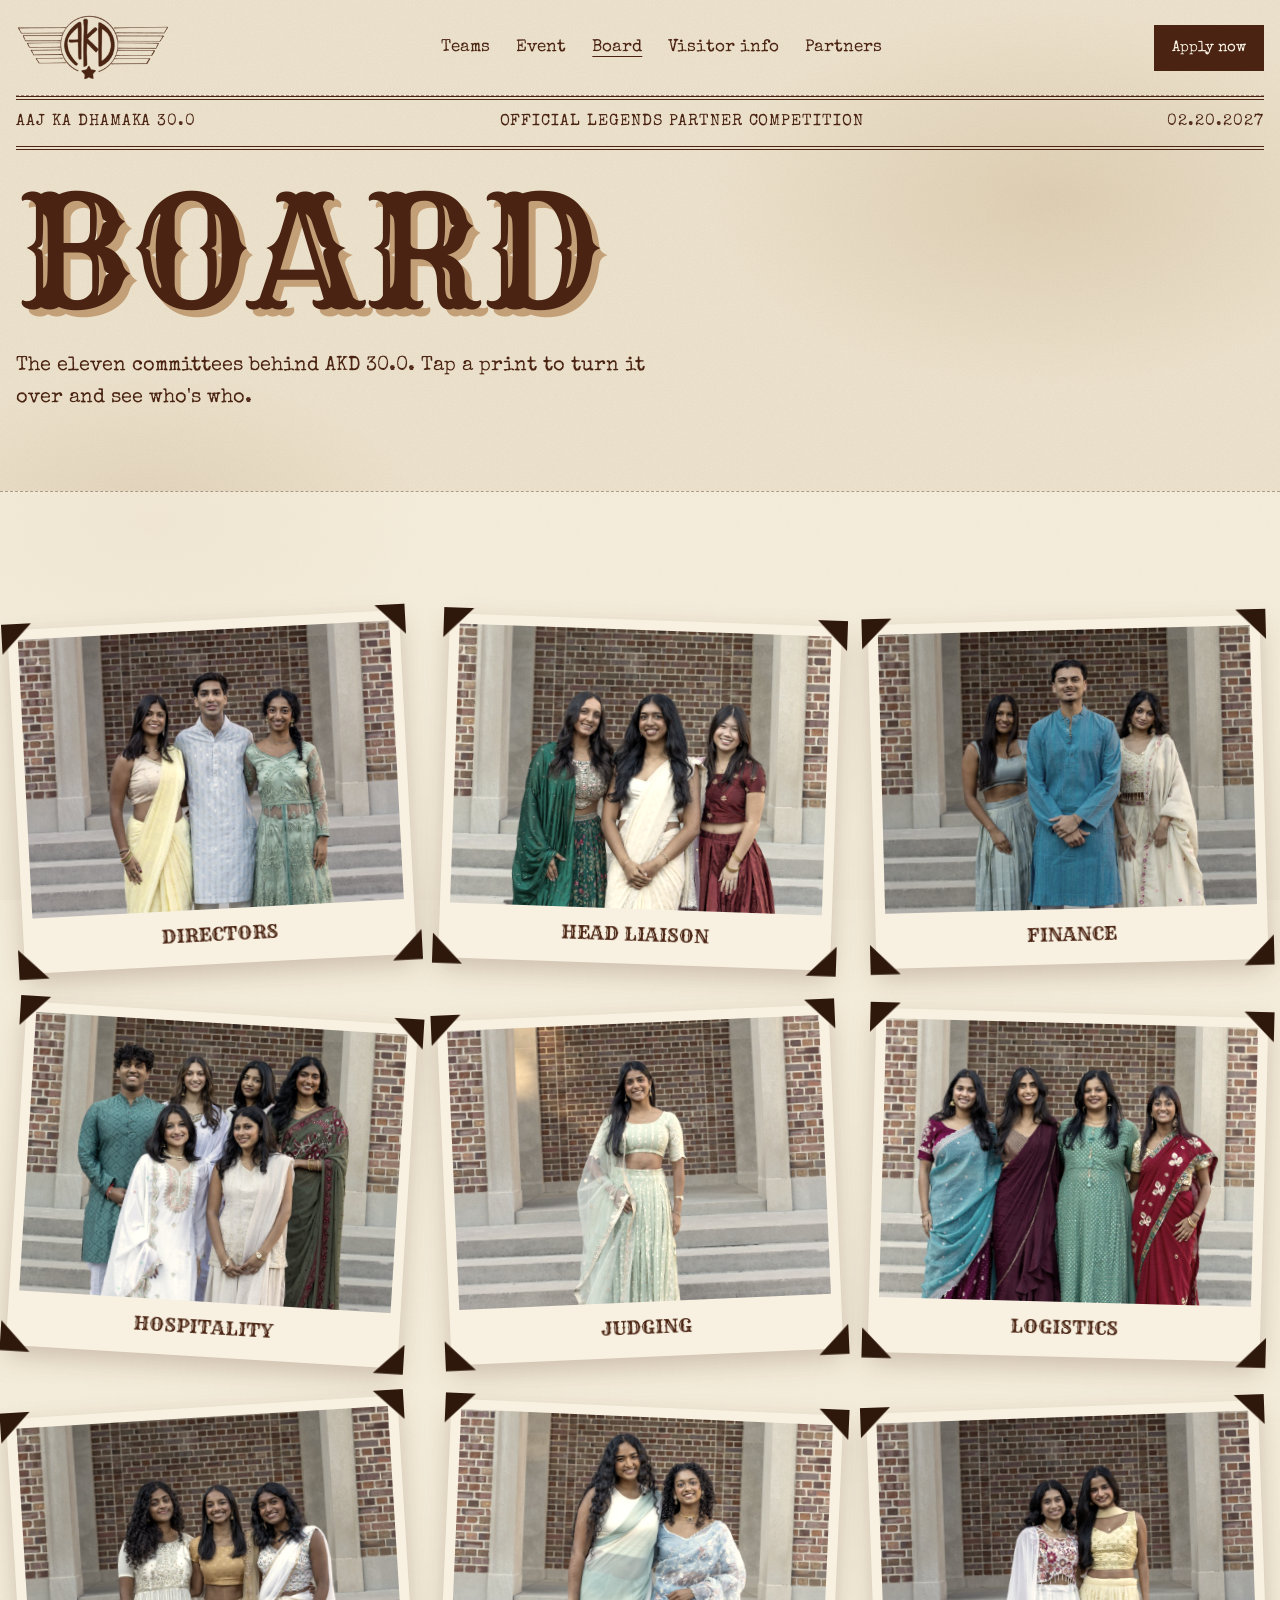
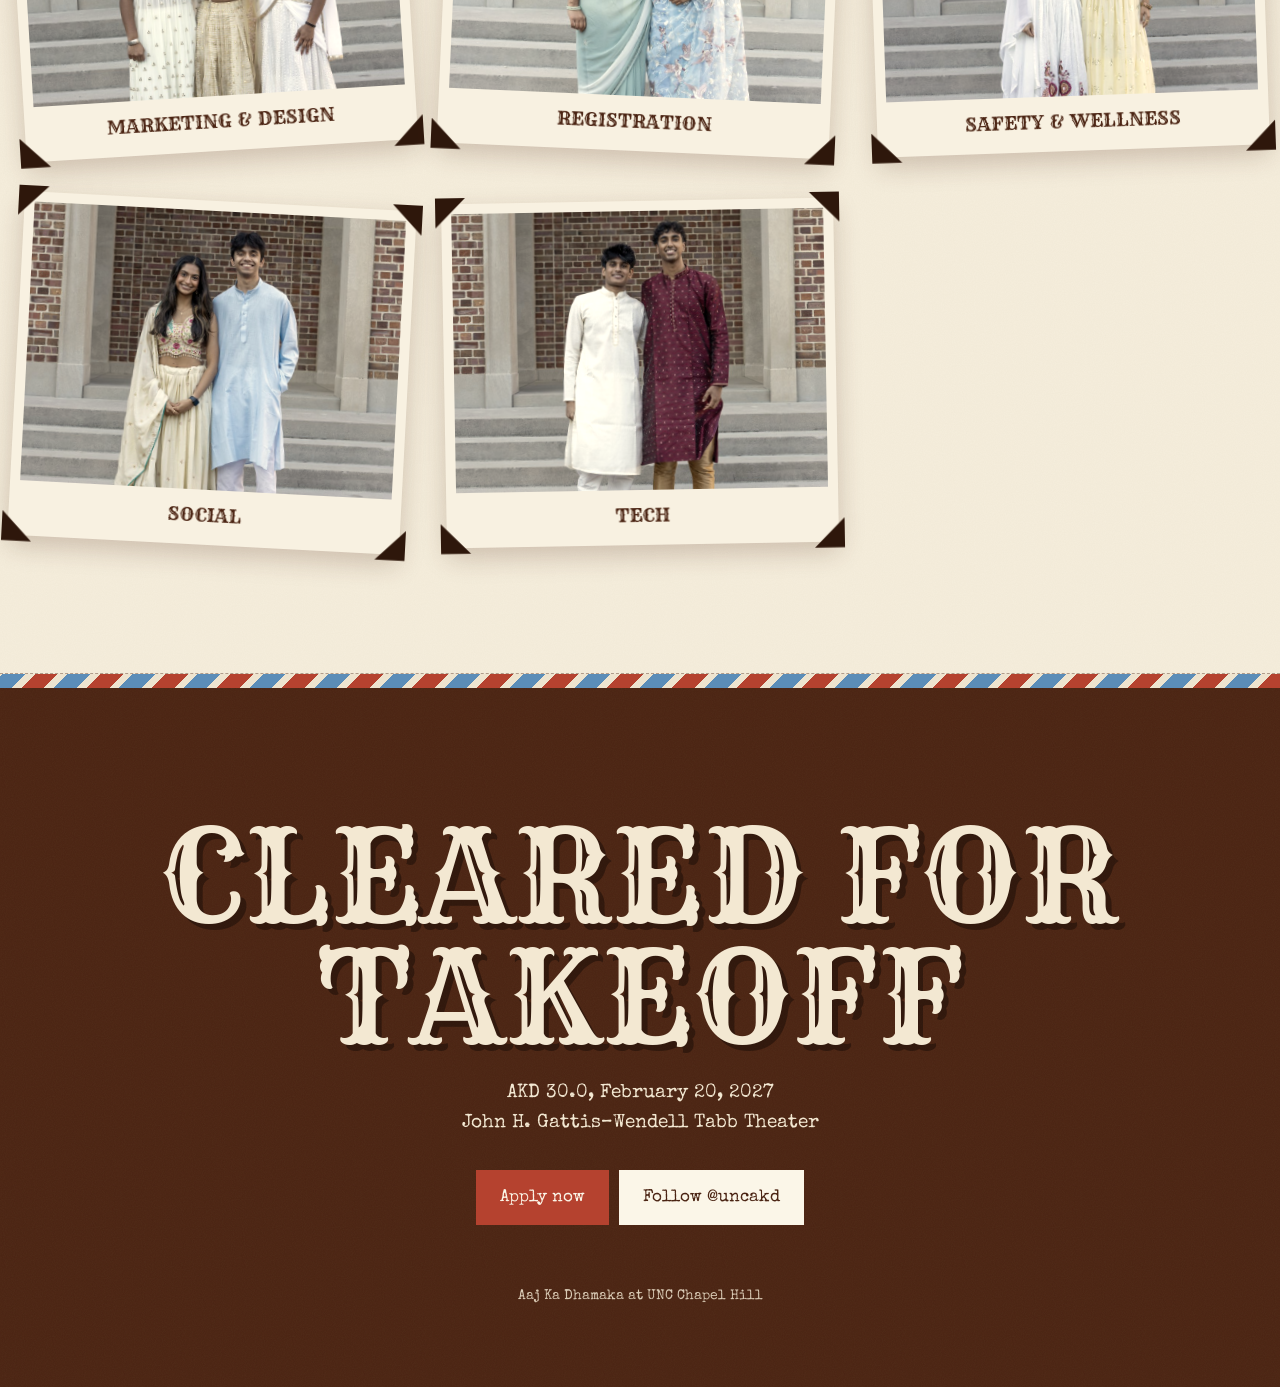
==== commit d482b48f: "Board page: one flip instruction in the intro instead of on every print" ====
--- a/board.html
+++ b/board.html
@@ -14,7 +14,7 @@
 /* Photo album: sepia prints held by black corner mounts, color on hover.
    Tapping a print turns it over to the names written on the back. */
 .album { display: grid; grid-template-columns: repeat(3, 1fr); gap: 50px 36px; align-items: start; }
-.flip { position: relative; perspective: 1400px; }
+.flip { position: relative; perspective: 1400px; container-type: inline-size; }
 .flip:hover, .flip:focus-within { z-index: 2; }
 .flip .card { display: grid; transform-style: preserve-3d; transform: rotate(var(--tilt)) scale(1) rotateY(0deg); transition: transform .6s cubic-bezier(.3, .7, .2, 1); }
 .flip:hover .card, .flip:focus-within .card { transform: rotate(0deg) scale(1.03) rotateY(0deg); }
@@ -32,24 +32,24 @@
 .flip:hover img, .flip:focus-within img { filter: none; }
 /* Blank print for a committee whose photo isn't in yet */
 .print .soon { display: grid; place-items: center; height: 100%; background: repeating-linear-gradient(-45deg, #EFE3C8 0 10px, #F4EAD3 10px 20px); color: var(--sepia); font-size: 15px; letter-spacing: .12em; text-transform: uppercase; }
-.print figcaption { padding: 10px 2px 2px; text-align: center; font-family: var(--display); text-transform: uppercase; font-size: clamp(16px, 1.5vw, 20px); }
-.print .hint { margin-top: auto; padding: 0 2px 12px; text-align: center; font-size: 12px; letter-spacing: .1em; text-transform: uppercase; color: var(--sepia); }
+.print figcaption { flex: 1; display: grid; place-items: center; padding: 10px 2px 14px; text-align: center; font-family: var(--display); text-transform: uppercase; font-size: clamp(16px, 1.5vw, 20px); }
 .print i { position: absolute; width: 30px; height: 30px; background: var(--ink-deep); }
 .print i:nth-of-type(1) { left: -6px; top: -6px; clip-path: polygon(0 0, 100% 0, 0 100%); }
 .print i:nth-of-type(2) { right: -6px; top: -6px; clip-path: polygon(0 0, 100% 0, 100% 100%); }
 .print i:nth-of-type(3) { left: -6px; bottom: -6px; clip-path: polygon(0 0, 100% 100%, 0 100%); }
 .print i:nth-of-type(4) { right: -6px; bottom: -6px; clip-path: polygon(100% 0, 100% 100%, 0 100%); }
 
-/* Back: names typed on ruled paper, left to right as they stand in the photo */
-.back { display: flex; flex-direction: column; padding: 22px 22px 18px; transform: rotateY(180deg); background: #F8F1E1; box-shadow: 0 10px 24px rgba(74, 35, 18, .22); }
+/* Back: names typed on ruled paper, left to right as they stand in the photo.
+   Line spacing scales with the print's width so the longest list fits behind the photo. */
+.back { --line: clamp(18px, 7.4cqw, 28px); position: relative; display: flex; flex-direction: column; padding: 18px 22px 14px; transform: rotateY(180deg); background: #F8F1E1; box-shadow: 0 10px 24px rgba(74, 35, 18, .22); }
 .back h2 { margin: 0 0 4px; font-family: var(--display); font-weight: 400; text-transform: uppercase; font-size: clamp(18px, 1.7vw, 22px); line-height: 1.2; }
 .back .meta { margin-bottom: 6px; font-size: 12px; letter-spacing: .12em; text-transform: uppercase; color: var(--sepia); }
 /* Ruled lines sit under the names list so every name lands on a line */
-.back .lines { border-top: 1px solid rgba(91, 141, 184, .25); background: repeating-linear-gradient(transparent 0 27px, rgba(91, 141, 184, .25) 27px 28px); }
-.back .row-label { display: block; font-size: 12px; letter-spacing: .12em; text-transform: uppercase; color: var(--sepia); line-height: 28px; }
+.back .lines { border-top: 1px solid rgba(91, 141, 184, .25); background: repeating-linear-gradient(transparent 0 calc(var(--line) - 1px), rgba(91, 141, 184, .25) calc(var(--line) - 1px) var(--line)); }
+.back .row-label { display: block; font-size: 12px; letter-spacing: .12em; text-transform: uppercase; color: var(--sepia); line-height: var(--line); }
 .back ul { list-style: none; margin: 0; padding: 0; }
-.back li { font-size: 16px; line-height: 28px; }
-.back .stamp { align-self: flex-end; margin-top: auto; padding: 4px 10px; border: 2px solid var(--air-red); color: var(--air-red); font-size: 12px; letter-spacing: .12em; text-transform: uppercase; transform: rotate(-6deg); opacity: .8; }
+.back li { font-size: clamp(14px, 4.4cqw, 16px); line-height: var(--line); }
+.back .stamp { position: absolute; right: 18px; bottom: 14px; padding: 4px 10px; border: 2px solid var(--air-red); color: var(--air-red); font-size: clamp(9px, 3.6cqw, 12px); letter-spacing: .12em; text-transform: uppercase; transform: rotate(-6deg); opacity: .8; }
 
 @media (max-width: 900px) { .album { grid-template-columns: 1fr 1fr; } }
 @media (max-width: 600px) { .album { grid-template-columns: 1fr; gap: 34px; padding: 0 8px; } }
@@ -99,13 +99,12 @@
           <i></i><i></i><i></i><i></i>
           <div class="ph">${c.img ? `<img src="assets/board/${c.img}" alt="The ${c.committee} committee" loading="lazy">` : '<span class="soon">Photo coming soon</span>'}</div>
           <figcaption>${c.committee}</figcaption>
-          <span class="hint" aria-hidden="true">Tap to see who's who</span>
         </figure>
         <div class="side back">
           <h2>${c.committee}</h2>
           <span class="meta">AKD 30.0 board</span>
           <div class="lines">${names(c.members)}</div>
-          <span class="stamp" aria-hidden="true">Chapel Hill, N.C.</span>
+          <span class="stamp" aria-hidden="true">Chapel Hill</span>
         </div>
       </div>
       <button class="flip-btn" type="button" aria-pressed="false" aria-label="Turn over the ${c.committee} photo"></button>
